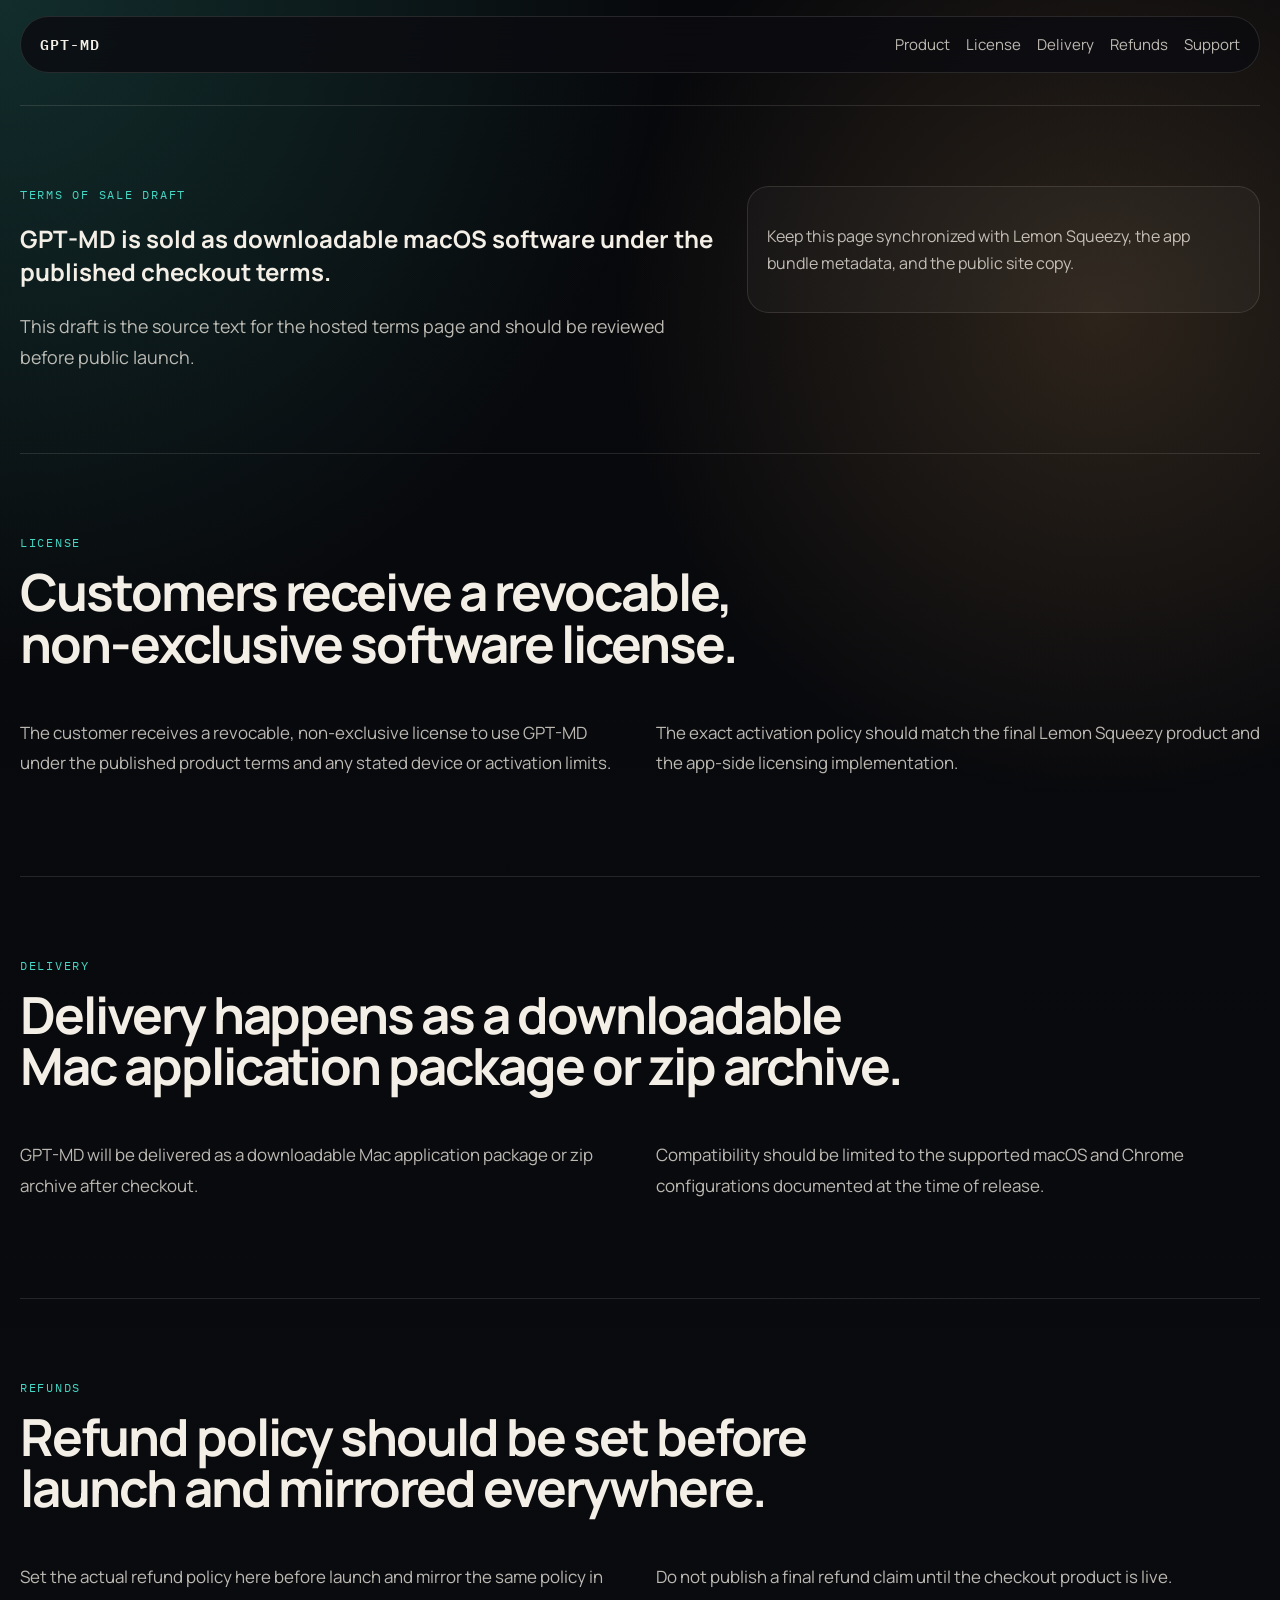
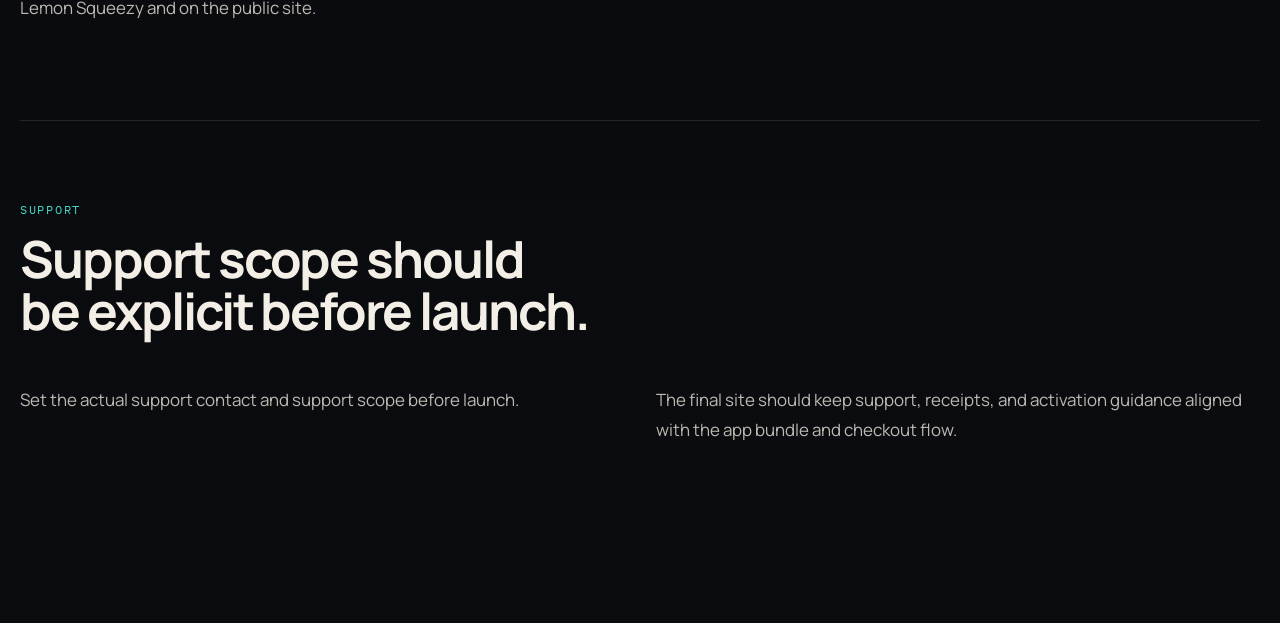
==== eula.html @ 33622c62 "Initial GPT-MD site scaffold" ====
<!doctype html>
<html lang="en">
<head>
  <meta charset="utf-8">
  <meta http-equiv="refresh" content="0; url=./terms.html">
  <meta name="viewport" content="width=device-width, initial-scale=1">
  <title>GPT-MD Terms Redirect</title>
</head>
<body>
  <p>Redirecting to <a href="./terms.html">terms.html</a>.</p>
</body>
</html>
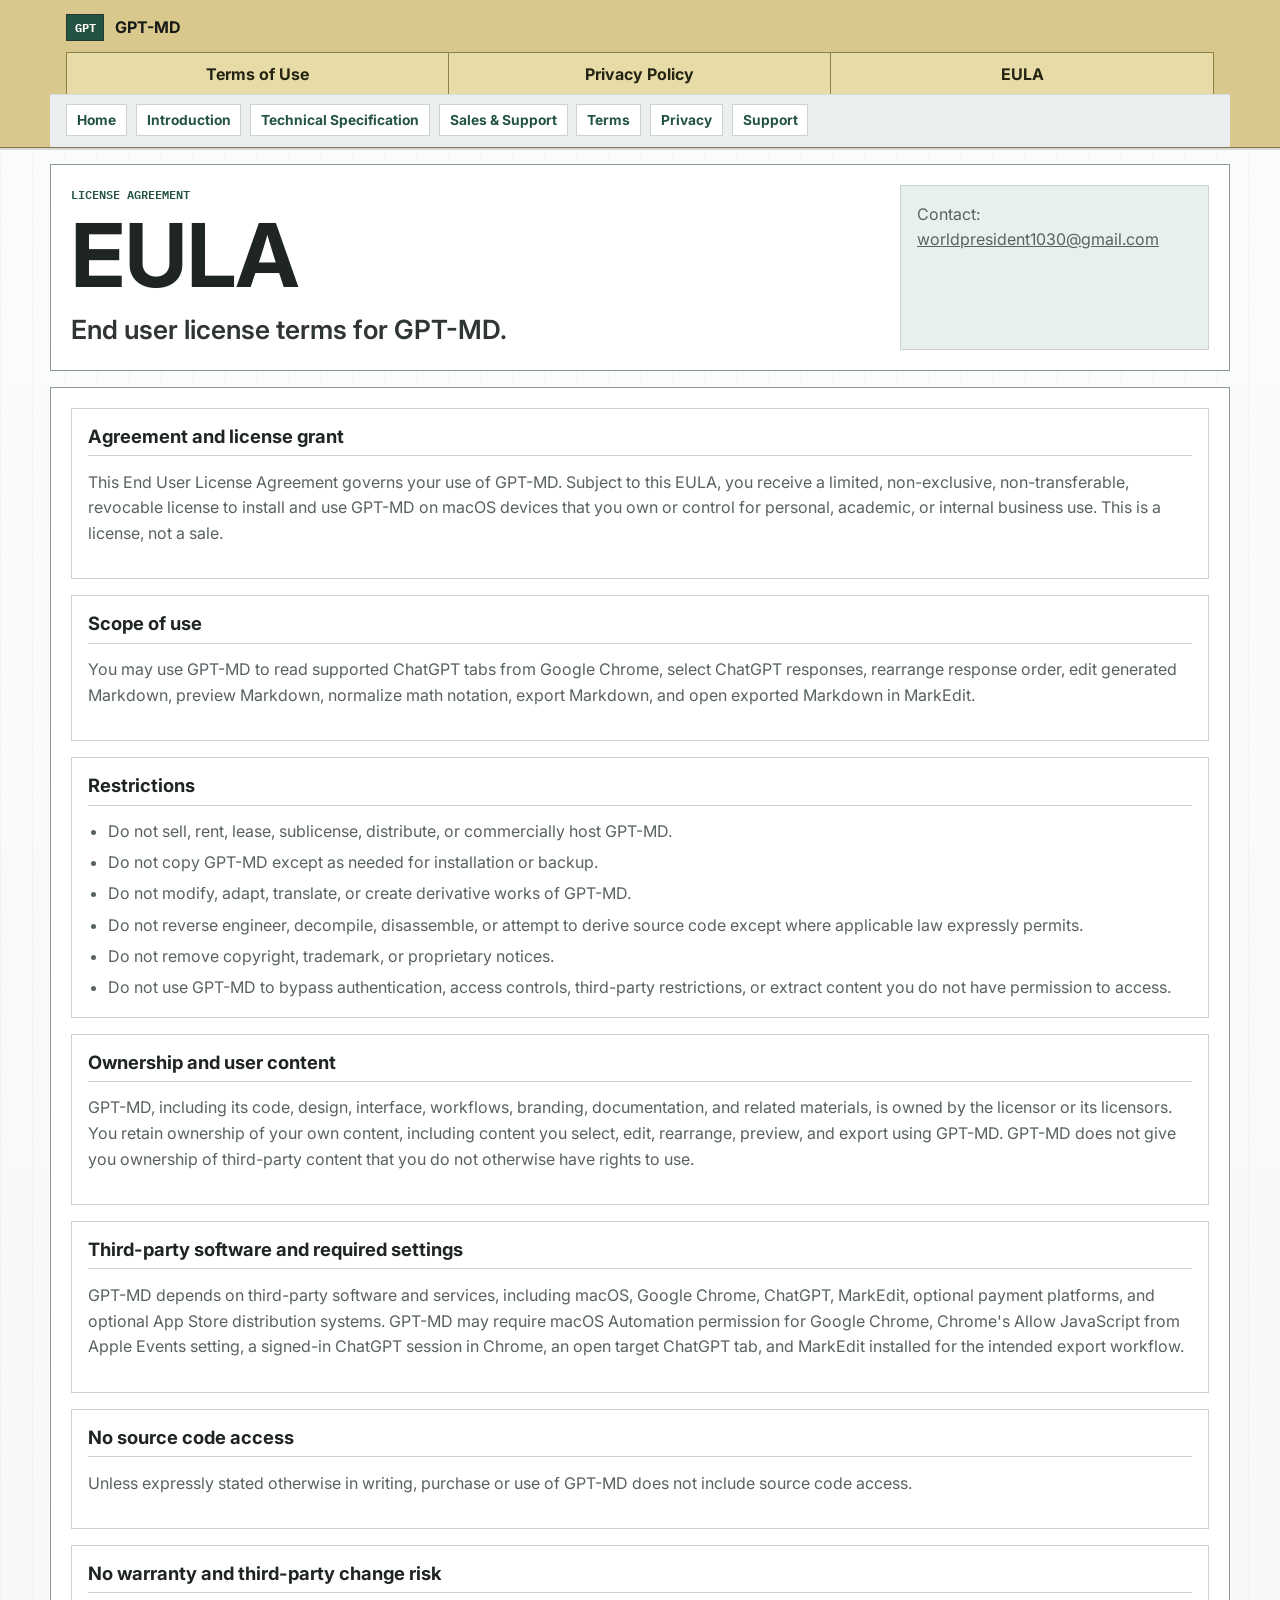
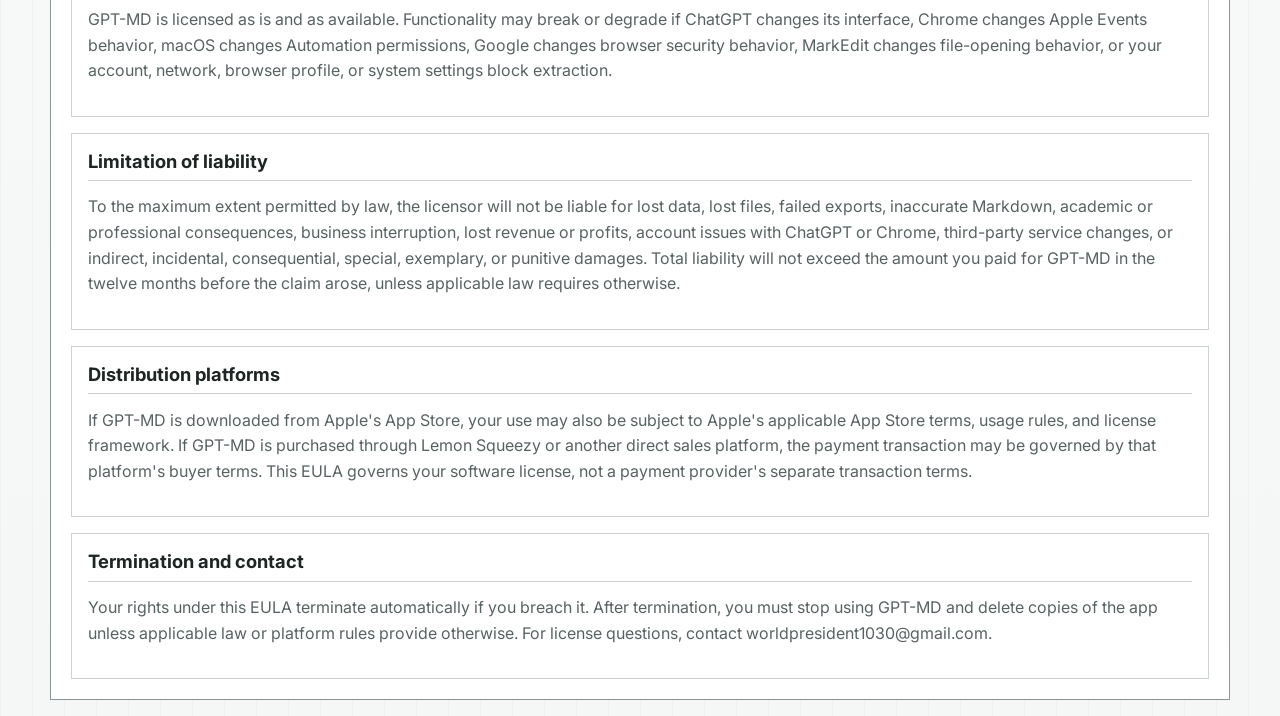
==== commit 65f965a5: "Rewrite GPT-MD public site structure" ====
--- a/eula.html
+++ b/eula.html
@@ -2,11 +2,95 @@
 <html lang="en">
 <head>
   <meta charset="utf-8">
-  <meta http-equiv="refresh" content="0; url=./terms.html">
   <meta name="viewport" content="width=device-width, initial-scale=1">
-  <title>GPT-MD Terms Redirect</title>
+  <title>GPT-MD EULA</title>
+  <meta name="description" content="End user license agreement for GPT-MD.">
+  <link rel="icon" type="image/png" href="./favicon.png?v=20260423a">
+  <link rel="preconnect" href="https://fonts.googleapis.com">
+  <link rel="preconnect" href="https://fonts.gstatic.com" crossorigin>
+  <link href="https://fonts.googleapis.com/css2?family=IBM+Plex+Mono:wght@400;500;600&family=Inter:wght@400;500;600;700&display=swap" rel="stylesheet">
+  <link rel="stylesheet" href="./site.css">
 </head>
 <body>
-  <p>Redirecting to <a href="./terms.html">terms.html</a>.</p>
+  <header class="site-header">
+    <a class="brand" href="./index.html" target="_blank" rel="noreferrer" aria-label="GPT-MD home"><span class="brand-mark">GPT</span><span>GPT-MD</span></a>
+    <nav class="tabs" aria-label="Legal">
+      <a href="./terms.html" target="_blank" rel="noreferrer">Terms of Use</a>
+      <a href="./privacy.html" target="_blank" rel="noreferrer">Privacy Policy</a>
+      <a href="./eula.html" target="_blank" rel="noreferrer">EULA</a>
+    </nav>
+    <nav class="page-nav" aria-label="All pages">
+      <a href="./index.html" target="_blank" rel="noreferrer">Home</a>
+      <a href="./index.html#introduction" target="_blank" rel="noreferrer">Introduction</a>
+      <a href="./index.html#technical-specification" target="_blank" rel="noreferrer">Technical Specification</a>
+      <a href="./index.html#sales-support" target="_blank" rel="noreferrer">Sales &amp; Support</a>
+      <a href="./terms.html" target="_blank" rel="noreferrer">Terms</a>
+      <a href="./privacy.html" target="_blank" rel="noreferrer">Privacy</a>
+      <a href="mailto:worldpresident1030@gmail.com" target="_blank" rel="noreferrer">Support</a>
+    </nav>
+  </header>
+
+  <main>
+    <section class="section proof-hero">
+      <div>
+        <p class="kicker">License agreement</p>
+        <h1>EULA</h1>
+        <p class="subtitle">End user license terms for GPT-MD.</p>
+      </div>
+      <aside class="proof-panel">
+        <p>Contact: <a href="mailto:worldpresident1030@gmail.com" target="_blank" rel="noreferrer">worldpresident1030@gmail.com</a></p>
+      </aside>
+    </section>
+
+    <section class="section legal-body">
+      <article>
+        <h2>Agreement and license grant</h2>
+        <p>This End User License Agreement governs your use of GPT-MD. Subject to this EULA, you receive a limited, non-exclusive, non-transferable, revocable license to install and use GPT-MD on macOS devices that you own or control for personal, academic, or internal business use. This is a license, not a sale.</p>
+      </article>
+      <article>
+        <h2>Scope of use</h2>
+        <p>You may use GPT-MD to read supported ChatGPT tabs from Google Chrome, select ChatGPT responses, rearrange response order, edit generated Markdown, preview Markdown, normalize math notation, export Markdown, and open exported Markdown in MarkEdit.</p>
+      </article>
+      <article>
+        <h2>Restrictions</h2>
+        <ul>
+          <li>Do not sell, rent, lease, sublicense, distribute, or commercially host GPT-MD.</li>
+          <li>Do not copy GPT-MD except as needed for installation or backup.</li>
+          <li>Do not modify, adapt, translate, or create derivative works of GPT-MD.</li>
+          <li>Do not reverse engineer, decompile, disassemble, or attempt to derive source code except where applicable law expressly permits.</li>
+          <li>Do not remove copyright, trademark, or proprietary notices.</li>
+          <li>Do not use GPT-MD to bypass authentication, access controls, third-party restrictions, or extract content you do not have permission to access.</li>
+        </ul>
+      </article>
+      <article>
+        <h2>Ownership and user content</h2>
+        <p>GPT-MD, including its code, design, interface, workflows, branding, documentation, and related materials, is owned by the licensor or its licensors. You retain ownership of your own content, including content you select, edit, rearrange, preview, and export using GPT-MD. GPT-MD does not give you ownership of third-party content that you do not otherwise have rights to use.</p>
+      </article>
+      <article>
+        <h2>Third-party software and required settings</h2>
+        <p>GPT-MD depends on third-party software and services, including macOS, Google Chrome, ChatGPT, MarkEdit, optional payment platforms, and optional App Store distribution systems. GPT-MD may require macOS Automation permission for Google Chrome, Chrome's Allow JavaScript from Apple Events setting, a signed-in ChatGPT session in Chrome, an open target ChatGPT tab, and MarkEdit installed for the intended export workflow.</p>
+      </article>
+      <article>
+        <h2>No source code access</h2>
+        <p>Unless expressly stated otherwise in writing, purchase or use of GPT-MD does not include source code access.</p>
+      </article>
+      <article>
+        <h2>No warranty and third-party change risk</h2>
+        <p>GPT-MD is licensed as is and as available. Functionality may break or degrade if ChatGPT changes its interface, Chrome changes Apple Events behavior, macOS changes Automation permissions, Google changes browser security behavior, MarkEdit changes file-opening behavior, or your account, network, browser profile, or system settings block extraction.</p>
+      </article>
+      <article>
+        <h2>Limitation of liability</h2>
+        <p>To the maximum extent permitted by law, the licensor will not be liable for lost data, lost files, failed exports, inaccurate Markdown, academic or professional consequences, business interruption, lost revenue or profits, account issues with ChatGPT or Chrome, third-party service changes, or indirect, incidental, consequential, special, exemplary, or punitive damages. Total liability will not exceed the amount you paid for GPT-MD in the twelve months before the claim arose, unless applicable law requires otherwise.</p>
+      </article>
+      <article>
+        <h2>Distribution platforms</h2>
+        <p>If GPT-MD is downloaded from Apple's App Store, your use may also be subject to Apple's applicable App Store terms, usage rules, and license framework. If GPT-MD is purchased through Lemon Squeezy or another direct sales platform, the payment transaction may be governed by that platform's buyer terms. This EULA governs your software license, not a payment provider's separate transaction terms.</p>
+      </article>
+      <article>
+        <h2>Termination and contact</h2>
+        <p>Your rights under this EULA terminate automatically if you breach it. After termination, you must stop using GPT-MD and delete copies of the app unless applicable law or platform rules provide otherwise. For license questions, contact worldpresident1030@gmail.com.</p>
+      </article>
+    </section>
+  </main>
 </body>
 </html>
--- a/site.css
+++ b/site.css
@@ -0,0 +1,551 @@
+:root {
+  --page: #f5f6f6;
+  --paper: #ffffff;
+  --ink: #1f2524;
+  --muted: #596263;
+  --rule: #ccd1d2;
+  --rule-dark: #8c9698;
+  --tab: #d9c88e;
+  --tab-dark: #b79c3b;
+  --green: #235342;
+  --green-soft: #e7f0ed;
+  --steel: #eef0f1;
+  --warning: #7a3f24;
+  --shadow: 0 18px 50px rgba(38, 46, 48, 0.1);
+  --content: 1180px;
+}
+
+* {
+  box-sizing: border-box;
+}
+
+html {
+  scroll-behavior: smooth;
+}
+
+body {
+  margin: 0;
+  color: var(--ink);
+  font-family: "Inter", -apple-system, BlinkMacSystemFont, "Segoe UI", sans-serif;
+  background:
+    linear-gradient(90deg, rgba(31, 37, 36, 0.028) 1px, transparent 1px),
+    linear-gradient(180deg, #fbfcfc 0%, var(--page) 100%);
+  background-size: 32px 32px, auto;
+}
+
+a {
+  color: inherit;
+}
+
+.skip-link {
+  position: absolute;
+  left: 1rem;
+  top: -4rem;
+  z-index: 30;
+  padding: 0.7rem 1rem;
+  background: var(--ink);
+  color: white;
+}
+
+.skip-link:focus {
+  top: 1rem;
+}
+
+.site-header {
+  position: sticky;
+  top: 0;
+  z-index: 20;
+  border-bottom: 1px solid #7f774a;
+  background: var(--tab);
+  box-shadow: 0 2px 0 rgba(31, 37, 36, 0.16);
+}
+
+.brand {
+  display: flex;
+  align-items: center;
+  gap: 0.65rem;
+  width: min(100%, var(--content));
+  margin: 0 auto;
+  padding: 0.85rem 1rem 0.7rem;
+  color: #161916;
+  font-weight: 700;
+  text-decoration: none;
+}
+
+.brand-mark {
+  display: inline-flex;
+  align-items: center;
+  justify-content: center;
+  width: 2.4rem;
+  height: 1.7rem;
+  border: 1px solid rgba(31, 37, 36, 0.55);
+  background: var(--green);
+  color: #fffef8;
+  font-family: "IBM Plex Mono", monospace;
+  font-size: 0.78rem;
+}
+
+.tabs {
+  display: grid;
+  grid-template-columns: repeat(3, minmax(0, 1fr));
+  width: min(100%, var(--content));
+  margin: 0 auto;
+  padding: 0 1rem;
+}
+
+.tabs a {
+  display: flex;
+  align-items: center;
+  justify-content: center;
+  min-height: 2.65rem;
+  border: 1px solid #8e8145;
+  border-bottom: 0;
+  background: #e7dba8;
+  color: #242412;
+  font-weight: 700;
+  text-align: center;
+  text-decoration: none;
+  transition: background-color 140ms ease, color 140ms ease;
+}
+
+.tabs a + a {
+  border-left: 0;
+}
+
+.tabs a:hover,
+.tabs a:focus-visible {
+  background: #fff7c7;
+  outline: 2px solid var(--green);
+  outline-offset: -2px;
+}
+
+.catalog-shell {
+  width: min(calc(100% - 2rem), var(--content));
+  margin: 1.2rem auto 0;
+  padding-bottom: 3rem;
+}
+
+.tab-panel {
+  scroll-margin-top: 7.5rem;
+  margin-bottom: 1rem;
+  border: 1px solid var(--rule-dark);
+  background: var(--paper);
+  box-shadow: var(--shadow);
+}
+
+.panel-header {
+  padding: 2.2rem 2rem;
+  border-bottom: 1px solid var(--rule);
+  background: linear-gradient(180deg, #ffffff 0%, #f3f5f5 100%);
+}
+
+.panel-header.compact {
+  padding-bottom: 1.6rem;
+}
+
+.kicker,
+.path-line,
+.error-line {
+  font-family: "IBM Plex Mono", monospace;
+}
+
+.kicker {
+  margin: 0 0 0.55rem;
+  color: var(--green);
+  font-size: 0.78rem;
+  font-weight: 600;
+  text-transform: uppercase;
+}
+
+h1,
+h2,
+h3,
+p {
+  margin-top: 0;
+}
+
+h1 {
+  margin-bottom: 0.65rem;
+  font-size: clamp(2.45rem, 7vw, 5.5rem);
+  line-height: 0.95;
+  letter-spacing: 0;
+}
+
+h2 {
+  margin-bottom: 0.85rem;
+  font-size: 1.15rem;
+  line-height: 1.25;
+}
+
+h3 {
+  margin-bottom: 0.45rem;
+  font-size: 1rem;
+}
+
+p,
+li,
+dd,
+td {
+  color: var(--muted);
+  line-height: 1.6;
+}
+
+.subtitle {
+  max-width: 760px;
+  margin: 0;
+  color: #2f3533;
+  font-size: clamp(1.1rem, 2.4vw, 1.65rem);
+  font-weight: 600;
+}
+
+.intro-grid,
+.sales-grid {
+  display: grid;
+  grid-template-columns: minmax(0, 1.15fr) minmax(300px, 0.85fr);
+  gap: 1rem;
+  padding: 1rem;
+}
+
+.summary-card,
+.requirements-card,
+.spec-box,
+.setup-table-wrap,
+.feature-list {
+  border: 1px solid var(--rule);
+  background: #ffffff;
+  padding: 1.15rem;
+}
+
+.summary-card p {
+  max-width: 680px;
+  margin-bottom: 0;
+  color: #303736;
+  font-size: 1.15rem;
+}
+
+.requirements-card {
+  background: var(--green-soft);
+}
+
+.requirements-card p:last-child,
+.spec-box p:last-child {
+  margin-bottom: 0;
+}
+
+.feature-list {
+  margin: 0 1rem 1rem;
+}
+
+ul,
+ol {
+  margin: 0;
+  padding-left: 1.25rem;
+}
+
+li + li {
+  margin-top: 0.35rem;
+}
+
+.spec-layout {
+  display: grid;
+  grid-template-columns: repeat(2, minmax(0, 1fr));
+  gap: 1rem;
+  padding: 1rem;
+}
+
+.spec-box.wide {
+  grid-column: 1 / -1;
+}
+
+.spec-table {
+  margin: 0;
+}
+
+.spec-table div {
+  display: grid;
+  grid-template-columns: minmax(120px, 0.45fr) minmax(0, 1fr);
+  border-top: 1px solid var(--rule);
+}
+
+.spec-table div:first-child {
+  border-top: 0;
+}
+
+.spec-table dt,
+.spec-table dd {
+  margin: 0;
+  padding: 0.55rem 0;
+}
+
+.spec-table dt {
+  color: var(--ink);
+  font-weight: 700;
+}
+
+.numbered-list {
+  counter-reset: workflow;
+  list-style: none;
+  padding: 0;
+}
+
+.numbered-list li {
+  counter-increment: workflow;
+  display: grid;
+  grid-template-columns: 2.4rem minmax(0, 1fr);
+  gap: 0.7rem;
+  align-items: start;
+}
+
+.numbered-list li::before {
+  content: counter(workflow, decimal-leading-zero);
+  color: var(--green);
+  font-family: "IBM Plex Mono", monospace;
+  font-weight: 600;
+}
+
+.permission-grid {
+  display: grid;
+  grid-template-columns: repeat(2, minmax(0, 1fr));
+  gap: 1rem;
+}
+
+.permission-grid article {
+  border-left: 4px solid var(--green);
+  padding-left: 1rem;
+}
+
+.path-line {
+  padding: 0.7rem;
+  border: 1px solid var(--rule);
+  background: var(--steel);
+  color: #30332e;
+  font-size: 0.9rem;
+}
+
+.error-line {
+  color: var(--warning);
+  font-size: 0.9rem;
+}
+
+.button {
+  display: inline-flex;
+  align-items: center;
+  justify-content: center;
+  min-height: 2.7rem;
+  padding: 0.65rem 0.95rem;
+  border: 1px solid var(--green);
+  background: var(--green);
+  color: white;
+  font-weight: 700;
+  text-decoration: none;
+  transition: transform 140ms ease, background-color 140ms ease;
+}
+
+.button:hover,
+.button:focus-visible {
+  transform: translateY(-1px);
+  background: #17372c;
+  outline: 2px solid var(--tab-dark);
+  outline-offset: 2px;
+}
+
+.button.secondary {
+  background: #ffffff;
+  color: var(--green);
+}
+
+.legal-links {
+  display: flex;
+  flex-direction: column;
+  gap: 0.75rem;
+  align-items: flex-start;
+}
+
+.legal-links h2 {
+  margin-bottom: 0.2rem;
+}
+
+.support-email a {
+  color: var(--green);
+  font-weight: 700;
+}
+
+.setup-table-wrap {
+  margin: 0 1rem 1rem;
+  overflow-x: auto;
+}
+
+.setup-table {
+  width: 100%;
+  border-collapse: collapse;
+  font-size: 0.96rem;
+}
+
+.setup-table th,
+.setup-table td {
+  padding: 0.75rem;
+  border-top: 1px solid var(--rule);
+  text-align: left;
+  vertical-align: top;
+}
+
+.setup-table th {
+  color: var(--ink);
+  background: var(--steel);
+  font-weight: 700;
+}
+
+.site-footer {
+  display: flex;
+  justify-content: space-between;
+  gap: 1rem;
+  width: min(calc(100% - 2rem), var(--content));
+  margin: 0 auto;
+  padding: 1.4rem 0 2.4rem;
+  color: var(--muted);
+  font-size: 0.92rem;
+}
+
+.site-footer nav {
+  display: flex;
+  flex-wrap: wrap;
+  gap: 1rem;
+}
+
+.site-footer a {
+  color: var(--green);
+  font-weight: 600;
+  text-decoration: none;
+}
+
+.page-nav {
+  display: flex;
+  flex-wrap: wrap;
+  gap: 0.55rem;
+  width: min(100%, var(--content));
+  margin: 0 auto;
+  padding: 0.55rem 1rem 0.7rem;
+  background: #eceff0;
+  border-top: 1px solid rgba(31, 37, 36, 0.1);
+}
+
+.page-nav a {
+  border: 1px solid var(--rule);
+  background: #ffffff;
+  color: var(--green);
+  padding: 0.42rem 0.62rem;
+  font-size: 0.86rem;
+  font-weight: 700;
+  text-decoration: none;
+}
+
+.page-nav a:hover,
+.page-nav a:focus-visible {
+  outline: 2px solid var(--green);
+  outline-offset: 2px;
+}
+
+.legal-body {
+  display: grid;
+  gap: 1rem;
+}
+
+.legal-body article {
+  border: 1px solid var(--rule);
+  background: #ffffff;
+  padding: 1rem;
+}
+
+.legal-body article h2 {
+  border-bottom: 1px solid var(--rule);
+  padding-bottom: 0.45rem;
+}
+
+.proof-hero {
+  display: grid;
+  grid-template-columns: minmax(0, 1fr) minmax(280px, 0.38fr);
+  gap: 1rem;
+}
+
+.proof-panel {
+  border: 1px solid var(--rule);
+  background: var(--green-soft);
+  padding: 1rem;
+}
+
+.section {
+  width: min(calc(100% - 2rem), var(--content));
+  margin: 1rem auto;
+  border: 1px solid var(--rule-dark);
+  background: var(--paper);
+  padding: 1.25rem;
+}
+
+.section-heading {
+  border-bottom: 1px solid var(--rule);
+  margin-bottom: 1rem;
+}
+
+.two-column,
+.feature-grid {
+  display: grid;
+  grid-template-columns: repeat(2, minmax(0, 1fr));
+  gap: 1rem;
+}
+
+.feature-grid article {
+  border: 1px solid var(--rule);
+  background: #ffffff;
+  padding: 1rem;
+}
+
+@media (max-width: 760px) {
+  .brand {
+    padding-inline: 0.8rem;
+  }
+
+  .tabs {
+    grid-template-columns: 1fr;
+    padding: 0;
+  }
+
+  .tabs a {
+    border-left: 0;
+    border-right: 0;
+  }
+
+  .catalog-shell,
+  .site-footer {
+    width: min(calc(100% - 1rem), var(--content));
+  }
+
+  .panel-header,
+  .intro-grid,
+  .spec-layout,
+  .sales-grid {
+    padding: 0.85rem;
+  }
+
+  .intro-grid,
+  .spec-layout,
+  .sales-grid,
+  .permission-grid,
+  .two-column,
+  .feature-grid,
+  .proof-hero {
+    grid-template-columns: 1fr;
+  }
+
+  .spec-box.wide {
+    grid-column: auto;
+  }
+
+  .feature-list,
+  .setup-table-wrap {
+    margin: 0 0.85rem 0.85rem;
+  }
+
+  .site-footer {
+    flex-direction: column;
+  }
+}
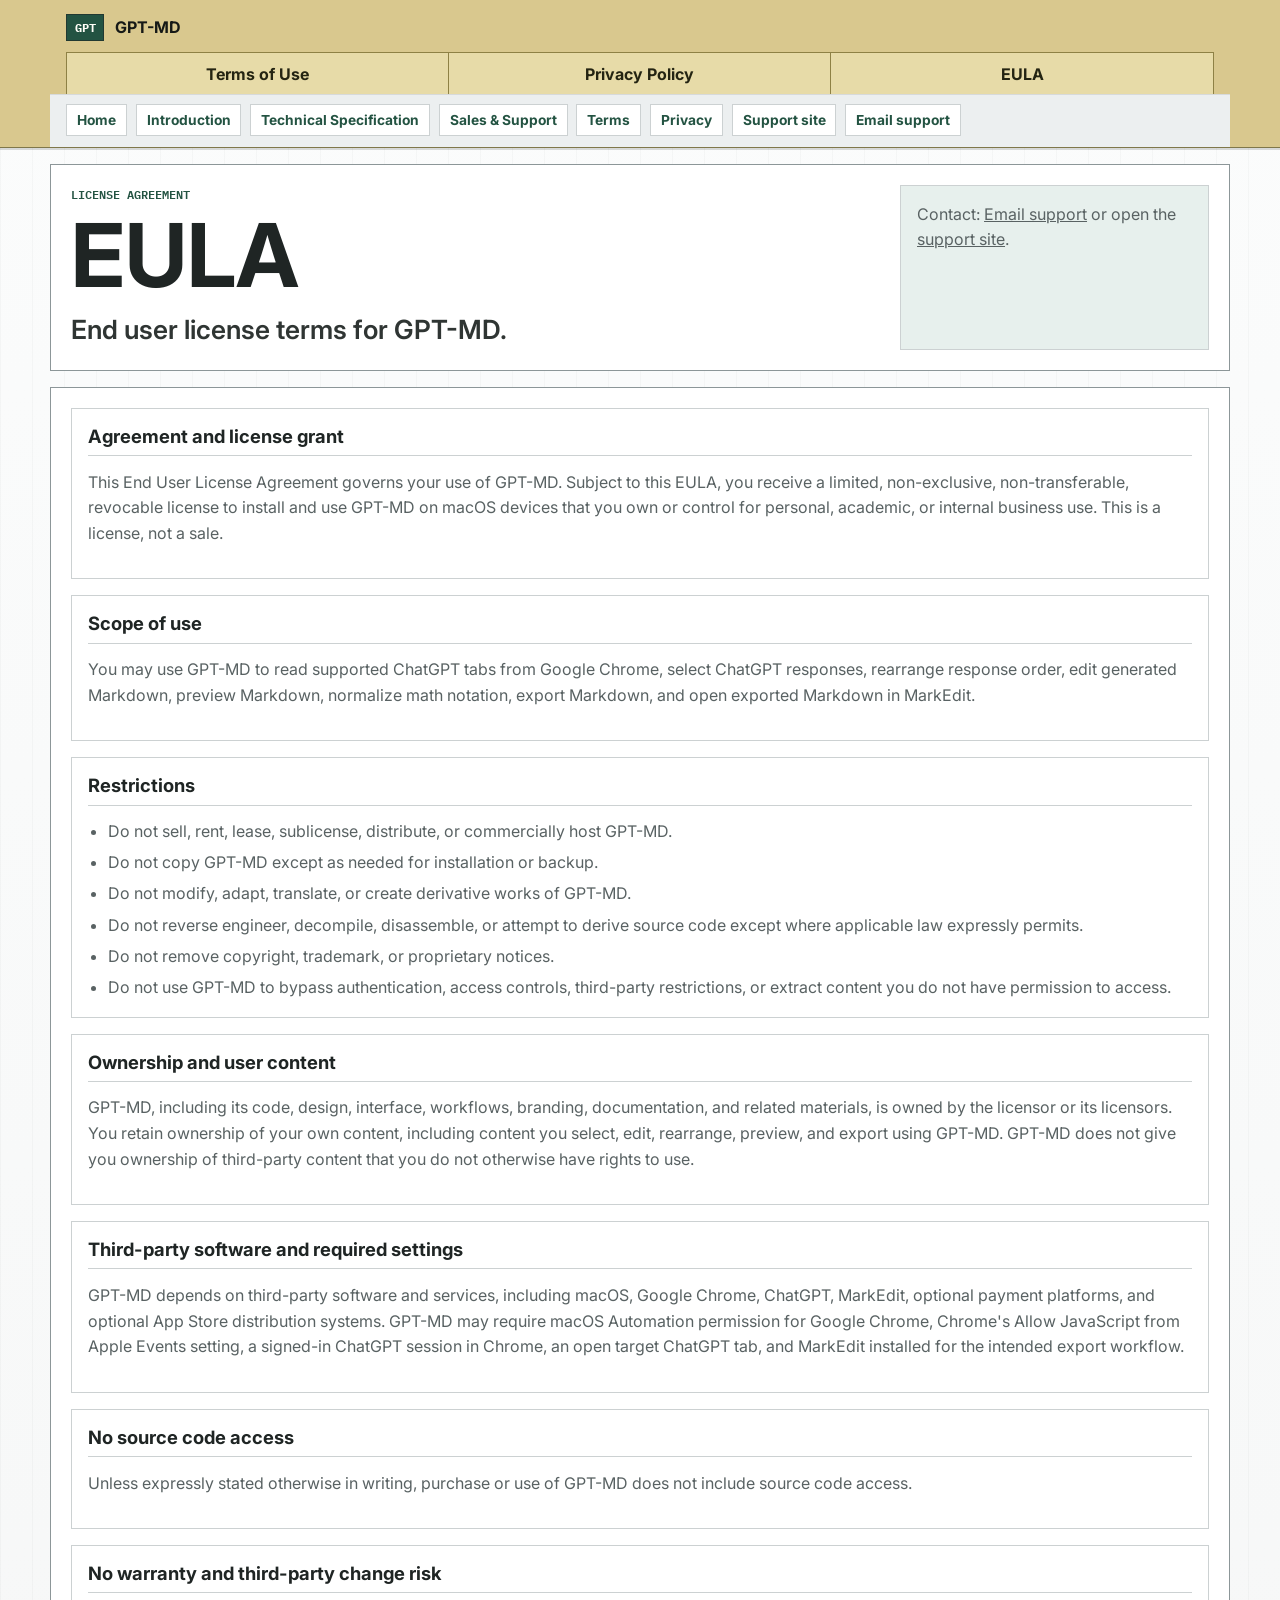
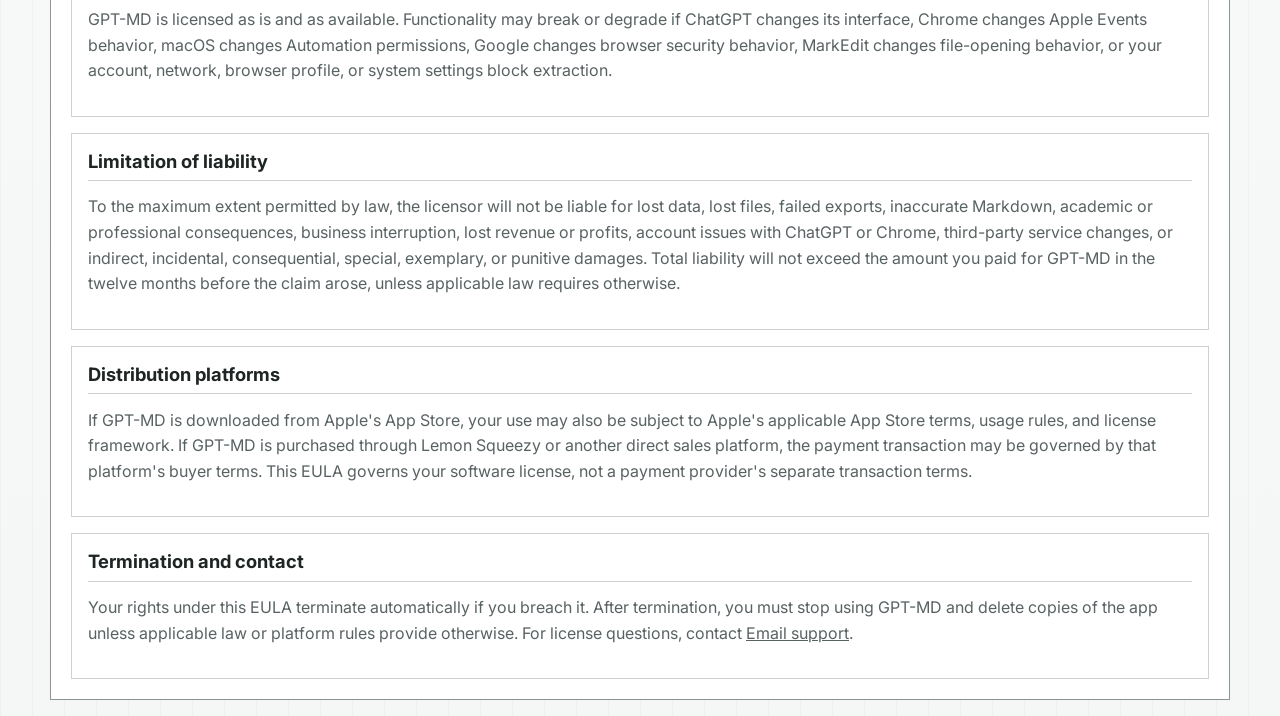
==== commit e32ceebc: "Hide support email text and link support site" ====
--- a/eula.html
+++ b/eula.html
@@ -26,7 +26,8 @@
       <a href="./index.html#sales-support" target="_blank" rel="noreferrer">Sales &amp; Support</a>
       <a href="./terms.html" target="_blank" rel="noreferrer">Terms</a>
       <a href="./privacy.html" target="_blank" rel="noreferrer">Privacy</a>
-      <a href="mailto:worldpresident1030@gmail.com" target="_blank" rel="noreferrer">Support</a>
+      <a href="https://medschooloutsider-support.vercel.app" target="_blank" rel="noreferrer">Support site</a>
+      <a href="mailto:worldpresident1030@gmail.com" target="_blank" rel="noreferrer">Email support</a>
     </nav>
   </header>
 
@@ -38,7 +39,7 @@
         <p class="subtitle">End user license terms for GPT-MD.</p>
       </div>
       <aside class="proof-panel">
-        <p>Contact: <a href="mailto:worldpresident1030@gmail.com" target="_blank" rel="noreferrer">worldpresident1030@gmail.com</a></p>
+        <p>Contact: <a href="mailto:worldpresident1030@gmail.com" target="_blank" rel="noreferrer">Email support</a> or open the <a href="https://medschooloutsider-support.vercel.app" target="_blank" rel="noreferrer">support site</a>.</p>
       </aside>
     </section>
 
@@ -88,7 +89,7 @@
       </article>
       <article>
         <h2>Termination and contact</h2>
-        <p>Your rights under this EULA terminate automatically if you breach it. After termination, you must stop using GPT-MD and delete copies of the app unless applicable law or platform rules provide otherwise. For license questions, contact worldpresident1030@gmail.com.</p>
+        <p>Your rights under this EULA terminate automatically if you breach it. After termination, you must stop using GPT-MD and delete copies of the app unless applicable law or platform rules provide otherwise. For license questions, contact <a href="mailto:worldpresident1030@gmail.com" target="_blank" rel="noreferrer">Email support</a>.</p>
       </article>
     </section>
   </main>
--- a/site.css
+++ b/site.css
@@ -236,6 +236,21 @@
   margin: 0 1rem 1rem;
 }
 
+.gallery-strip {
+  display: grid;
+  grid-template-columns: repeat(2, minmax(0, 1fr));
+  gap: 1rem;
+  padding: 0 1rem 1rem;
+}
+
+.gallery-strip img {
+  display: block;
+  width: 100%;
+  border: 1px solid var(--rule);
+  background: #ffffff;
+  box-shadow: 0 10px 28px rgba(38, 46, 48, 0.08);
+}
+
 ul,
 ol {
   margin: 0;
@@ -541,10 +556,16 @@
   }
 
   .feature-list,
+  .gallery-strip,
   .setup-table-wrap {
     margin: 0 0.85rem 0.85rem;
   }
 
+  .gallery-strip {
+    grid-template-columns: 1fr;
+    padding: 0 0.85rem 0.85rem;
+  }
+
   .site-footer {
     flex-direction: column;
   }
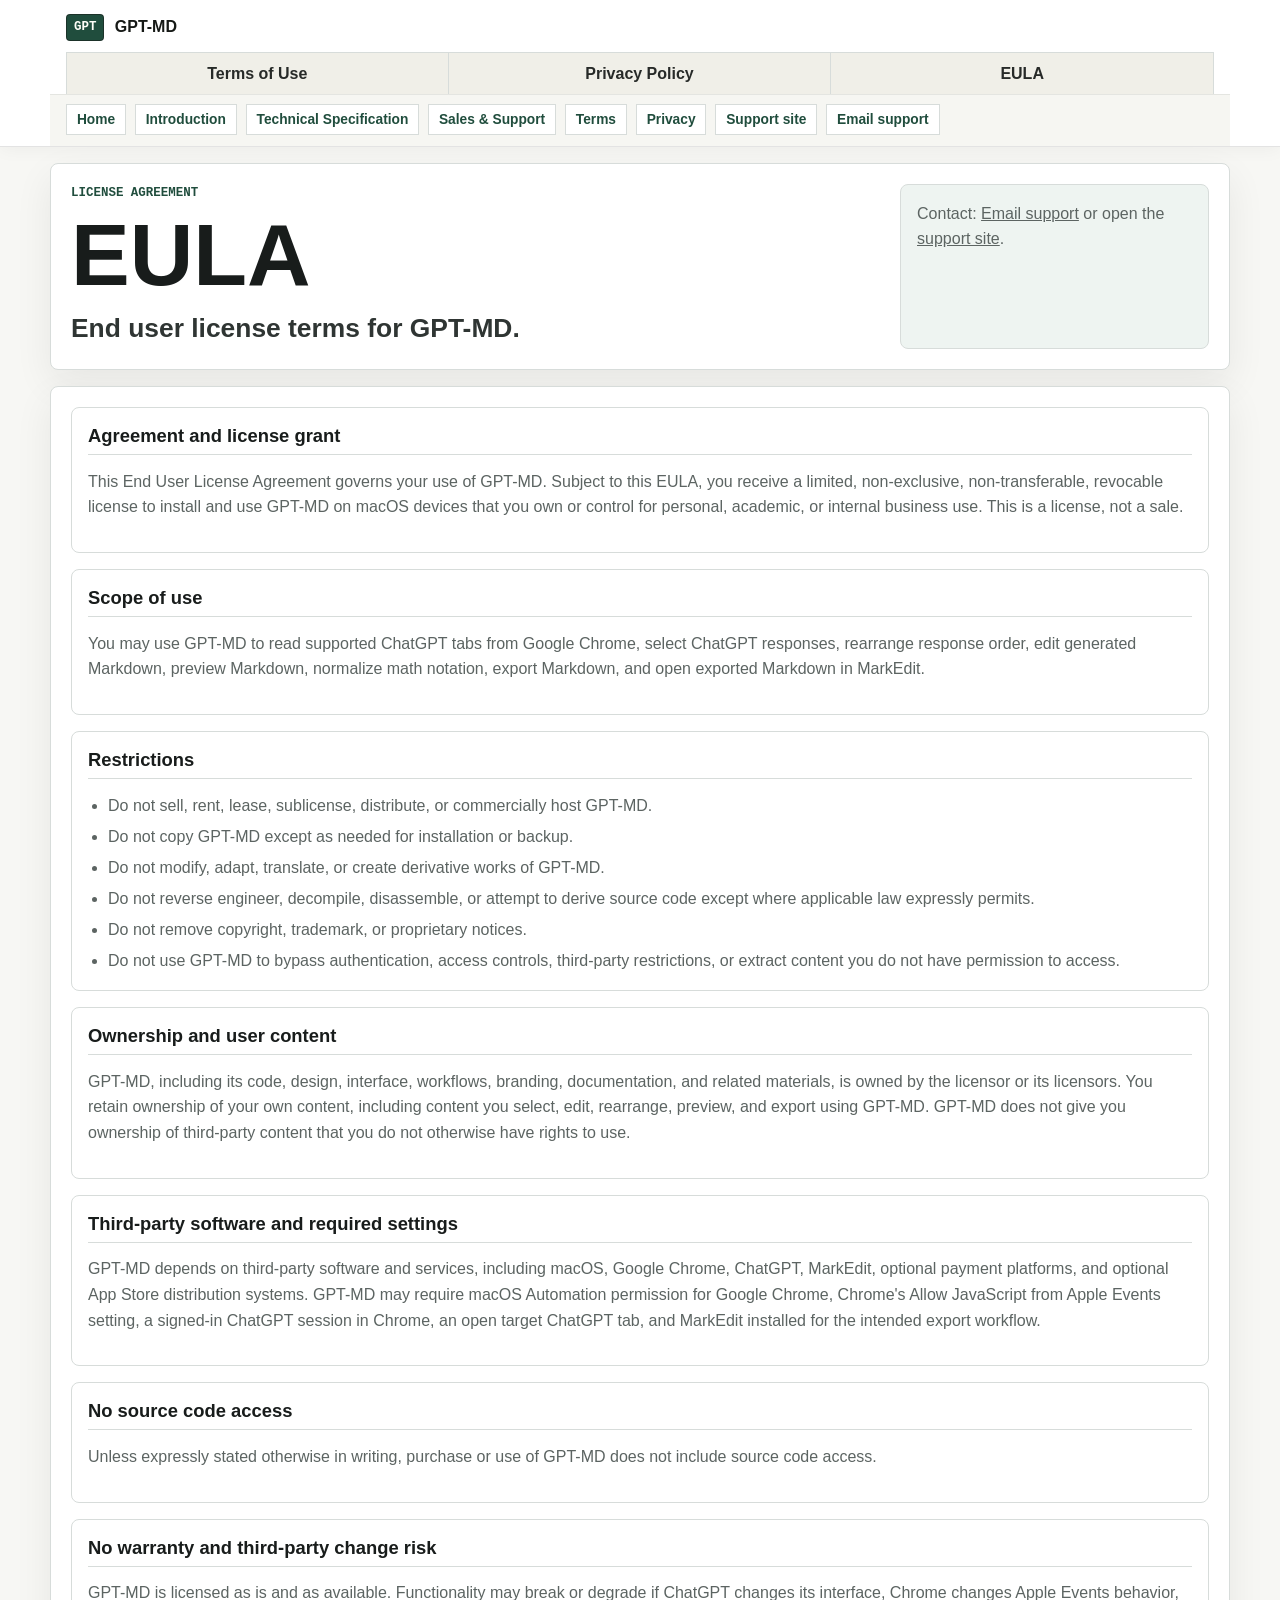
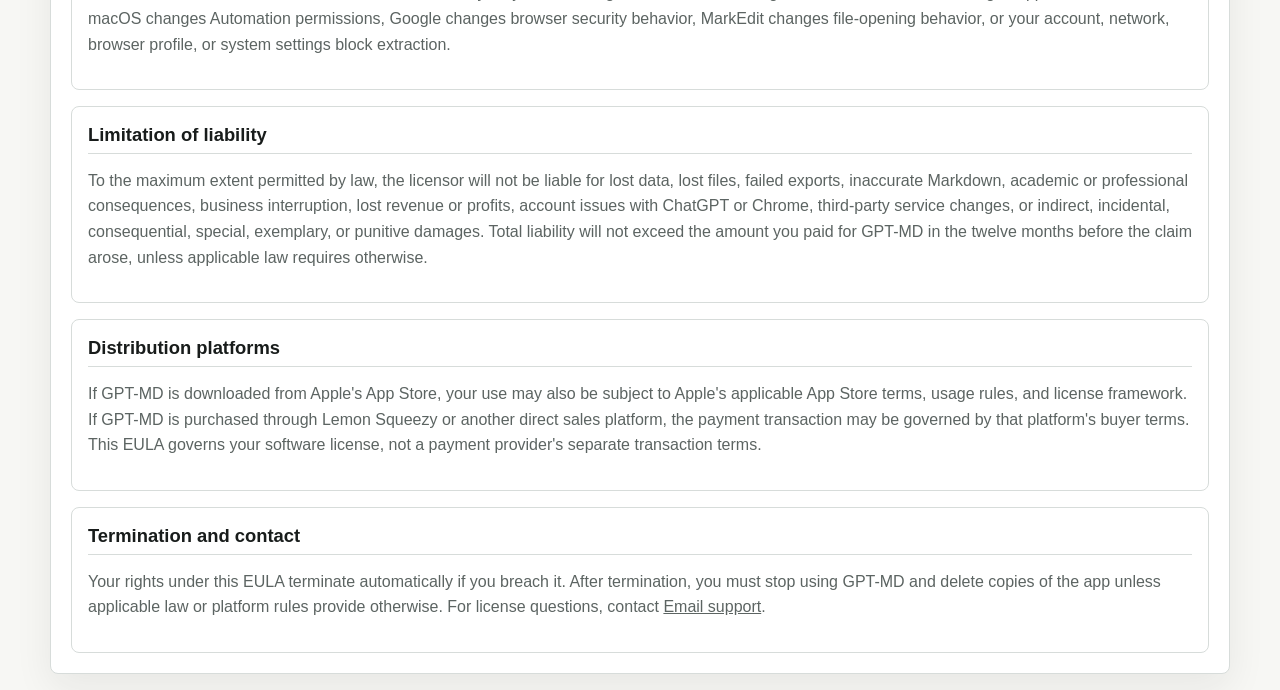
==== commit c9097444: "Polish GPT-MD public site" ====
--- a/eula.html
+++ b/eula.html
@@ -6,26 +6,23 @@
   <title>GPT-MD EULA</title>
   <meta name="description" content="End user license agreement for GPT-MD.">
   <link rel="icon" type="image/png" href="./favicon.png?v=20260423a">
-  <link rel="preconnect" href="https://fonts.googleapis.com">
-  <link rel="preconnect" href="https://fonts.gstatic.com" crossorigin>
-  <link href="https://fonts.googleapis.com/css2?family=IBM+Plex+Mono:wght@400;500;600&family=Inter:wght@400;500;600;700&display=swap" rel="stylesheet">
   <link rel="stylesheet" href="./site.css">
 </head>
 <body>
   <header class="site-header">
-    <a class="brand" href="./index.html" target="_blank" rel="noreferrer" aria-label="GPT-MD home"><span class="brand-mark">GPT</span><span>GPT-MD</span></a>
+    <a class="brand" href="./index.html" aria-label="GPT-MD home"><span class="brand-mark">GPT</span><span>GPT-MD</span></a>
     <nav class="tabs" aria-label="Legal">
-      <a href="./terms.html" target="_blank" rel="noreferrer">Terms of Use</a>
-      <a href="./privacy.html" target="_blank" rel="noreferrer">Privacy Policy</a>
-      <a href="./eula.html" target="_blank" rel="noreferrer">EULA</a>
+      <a href="./terms.html">Terms of Use</a>
+      <a href="./privacy.html">Privacy Policy</a>
+      <a href="./eula.html">EULA</a>
     </nav>
     <nav class="page-nav" aria-label="All pages">
-      <a href="./index.html" target="_blank" rel="noreferrer">Home</a>
-      <a href="./index.html#introduction" target="_blank" rel="noreferrer">Introduction</a>
-      <a href="./index.html#technical-specification" target="_blank" rel="noreferrer">Technical Specification</a>
-      <a href="./index.html#sales-support" target="_blank" rel="noreferrer">Sales &amp; Support</a>
-      <a href="./terms.html" target="_blank" rel="noreferrer">Terms</a>
-      <a href="./privacy.html" target="_blank" rel="noreferrer">Privacy</a>
+      <a href="./index.html">Home</a>
+      <a href="./index.html#introduction">Introduction</a>
+      <a href="./index.html#technical-specification">Technical Specification</a>
+      <a href="./index.html#sales-support">Sales &amp; Support</a>
+      <a href="./terms.html">Terms</a>
+      <a href="./privacy.html">Privacy</a>
       <a href="https://medschooloutsider-support.vercel.app" target="_blank" rel="noreferrer">Support site</a>
       <a href="mailto:worldpresident1030@gmail.com" target="_blank" rel="noreferrer">Email support</a>
     </nav>
--- a/site.css
+++ b/site.css
@@ -1,17 +1,17 @@
 :root {
-  --page: #f5f6f6;
+  --page: #f7f7f4;
   --paper: #ffffff;
-  --ink: #1f2524;
-  --muted: #596263;
-  --rule: #ccd1d2;
-  --rule-dark: #8c9698;
-  --tab: #d9c88e;
-  --tab-dark: #b79c3b;
-  --green: #235342;
-  --green-soft: #e7f0ed;
-  --steel: #eef0f1;
-  --warning: #7a3f24;
-  --shadow: 0 18px 50px rgba(38, 46, 48, 0.1);
+  --ink: #181c1b;
+  --muted: #5c6462;
+  --rule: #d7dcda;
+  --rule-dark: #a9b1ae;
+  --tab: #f0efe8;
+  --tab-dark: #98936e;
+  --green: #204d3d;
+  --green-soft: #eef4f1;
+  --steel: #f1f2ef;
+  --warning: #744127;
+  --shadow: 0 14px 38px rgba(24, 28, 27, 0.07);
   --content: 1180px;
 }
 
@@ -26,11 +26,8 @@
 body {
   margin: 0;
   color: var(--ink);
-  font-family: "Inter", -apple-system, BlinkMacSystemFont, "Segoe UI", sans-serif;
-  background:
-    linear-gradient(90deg, rgba(31, 37, 36, 0.028) 1px, transparent 1px),
-    linear-gradient(180deg, #fbfcfc 0%, var(--page) 100%);
-  background-size: 32px 32px, auto;
+  font-family: -apple-system, BlinkMacSystemFont, "Segoe UI", sans-serif;
+  background: var(--page);
 }
 
 a {
@@ -55,9 +52,10 @@
   position: sticky;
   top: 0;
   z-index: 20;
-  border-bottom: 1px solid #7f774a;
-  background: var(--tab);
-  box-shadow: 0 2px 0 rgba(31, 37, 36, 0.16);
+  border-bottom: 1px solid rgba(24, 28, 27, 0.12);
+  background: rgba(255, 255, 255, 0.94);
+  box-shadow: 0 1px 18px rgba(24, 28, 27, 0.05);
+  backdrop-filter: blur(14px);
 }
 
 .brand {
@@ -78,11 +76,12 @@
   justify-content: center;
   width: 2.4rem;
   height: 1.7rem;
-  border: 1px solid rgba(31, 37, 36, 0.55);
+  border: 1px solid rgba(24, 28, 27, 0.55);
   background: var(--green);
   color: #fffef8;
-  font-family: "IBM Plex Mono", monospace;
+  font-family: ui-monospace, SFMono-Regular, Menlo, Consolas, monospace;
   font-size: 0.78rem;
+  border-radius: 4px;
 }
 
 .tabs {
@@ -98,11 +97,11 @@
   align-items: center;
   justify-content: center;
   min-height: 2.65rem;
-  border: 1px solid #8e8145;
+  border: 1px solid var(--rule);
   border-bottom: 0;
-  background: #e7dba8;
-  color: #242412;
-  font-weight: 700;
+  background: var(--tab);
+  color: #272a28;
+  font-weight: 650;
   text-align: center;
   text-decoration: none;
   transition: background-color 140ms ease, color 140ms ease;
@@ -114,7 +113,7 @@
 
 .tabs a:hover,
 .tabs a:focus-visible {
-  background: #fff7c7;
+  background: #ffffff;
   outline: 2px solid var(--green);
   outline-offset: -2px;
 }
@@ -128,15 +127,17 @@
 .tab-panel {
   scroll-margin-top: 7.5rem;
   margin-bottom: 1rem;
-  border: 1px solid var(--rule-dark);
+  border: 1px solid var(--rule);
   background: var(--paper);
   box-shadow: var(--shadow);
+  border-radius: 8px;
+  overflow: hidden;
 }
 
 .panel-header {
   padding: 2.2rem 2rem;
   border-bottom: 1px solid var(--rule);
-  background: linear-gradient(180deg, #ffffff 0%, #f3f5f5 100%);
+  background: #ffffff;
 }
 
 .panel-header.compact {
@@ -146,7 +147,7 @@
 .kicker,
 .path-line,
 .error-line {
-  font-family: "IBM Plex Mono", monospace;
+  font-family: ui-monospace, SFMono-Regular, Menlo, Consolas, monospace;
 }
 
 .kicker {
@@ -214,6 +215,7 @@
   border: 1px solid var(--rule);
   background: #ffffff;
   padding: 1.15rem;
+  border-radius: 8px;
 }
 
 .summary-card p {
@@ -246,9 +248,12 @@
 .gallery-strip img {
   display: block;
   width: 100%;
-  border: 1px solid var(--rule);
-  background: #ffffff;
-  box-shadow: 0 10px 28px rgba(38, 46, 48, 0.08);
+  aspect-ratio: 16 / 10;
+  object-fit: cover;
+  border: 1px solid var(--rule);
+  background: #ffffff;
+  box-shadow: 0 8px 22px rgba(24, 28, 27, 0.06);
+  border-radius: 8px;
 }
 
 ul,
@@ -314,7 +319,7 @@
 .numbered-list li::before {
   content: counter(workflow, decimal-leading-zero);
   color: var(--green);
-  font-family: "IBM Plex Mono", monospace;
+  font-family: ui-monospace, SFMono-Regular, Menlo, Consolas, monospace;
   font-weight: 600;
 }
 
@@ -369,6 +374,25 @@
   color: var(--green);
 }
 
+.site-nav {
+  display: flex;
+  flex-wrap: wrap;
+  gap: 0.55rem;
+  width: min(100%, var(--content));
+  margin: 0 auto;
+  padding: 0 1rem 0.8rem;
+}
+
+.site-nav a {
+  border: 1px solid var(--rule);
+  background: var(--tab);
+  color: var(--green);
+  padding: 0.42rem 0.62rem;
+  font-size: 0.86rem;
+  font-weight: 700;
+  text-decoration: none;
+}
+
 .legal-links {
   display: flex;
   flex-direction: column;
@@ -440,8 +464,8 @@
   width: min(100%, var(--content));
   margin: 0 auto;
   padding: 0.55rem 1rem 0.7rem;
-  background: #eceff0;
-  border-top: 1px solid rgba(31, 37, 36, 0.1);
+  background: #f6f6f2;
+  border-top: 1px solid rgba(24, 28, 27, 0.08);
 }
 
 .page-nav a {
@@ -469,6 +493,7 @@
   border: 1px solid var(--rule);
   background: #ffffff;
   padding: 1rem;
+  border-radius: 8px;
 }
 
 .legal-body article h2 {
@@ -486,14 +511,17 @@
   border: 1px solid var(--rule);
   background: var(--green-soft);
   padding: 1rem;
+  border-radius: 8px;
 }
 
 .section {
   width: min(calc(100% - 2rem), var(--content));
   margin: 1rem auto;
-  border: 1px solid var(--rule-dark);
+  border: 1px solid var(--rule);
   background: var(--paper);
   padding: 1.25rem;
+  border-radius: 8px;
+  box-shadow: var(--shadow);
 }
 
 .section-heading {
@@ -512,6 +540,70 @@
   border: 1px solid var(--rule);
   background: #ffffff;
   padding: 1rem;
+  border-radius: 8px;
+}
+
+.eyebrow {
+  margin: 0 0 0.55rem;
+  color: var(--green);
+  font-size: 0.78rem;
+  font-weight: 700;
+  text-transform: uppercase;
+}
+
+.lede {
+  max-width: 760px;
+  color: #303736;
+  font-size: 1.15rem;
+}
+
+.proof-metrics,
+.proof-grid {
+  display: grid;
+  grid-template-columns: repeat(4, minmax(0, 1fr));
+  gap: 1rem;
+  margin-top: 1rem;
+}
+
+.proof-grid {
+  grid-template-columns: repeat(3, minmax(0, 1fr));
+}
+
+.proof-metric,
+.proof-block {
+  border: 1px solid var(--rule);
+  background: #ffffff;
+  padding: 1rem;
+  border-radius: 8px;
+}
+
+.proof-metric strong {
+  display: block;
+  margin-bottom: 0.35rem;
+  color: var(--ink);
+  font-size: 1.1rem;
+}
+
+.proof-strip {
+  display: grid;
+  grid-template-columns: minmax(0, 1fr) minmax(300px, 0.8fr);
+  gap: 1rem;
+  align-items: start;
+}
+
+.proof-strip img {
+  display: block;
+  width: 100%;
+  border: 1px solid var(--rule);
+  border-radius: 8px;
+}
+
+.proof-list {
+  margin-top: 0.75rem;
+}
+
+.section-accent {
+  background: #fbfbf8;
 }
 
 @media (max-width: 760px) {
@@ -547,7 +639,10 @@
   .permission-grid,
   .two-column,
   .feature-grid,
-  .proof-hero {
+  .proof-hero,
+  .proof-grid,
+  .proof-metrics,
+  .proof-strip {
     grid-template-columns: 1fr;
   }
 
